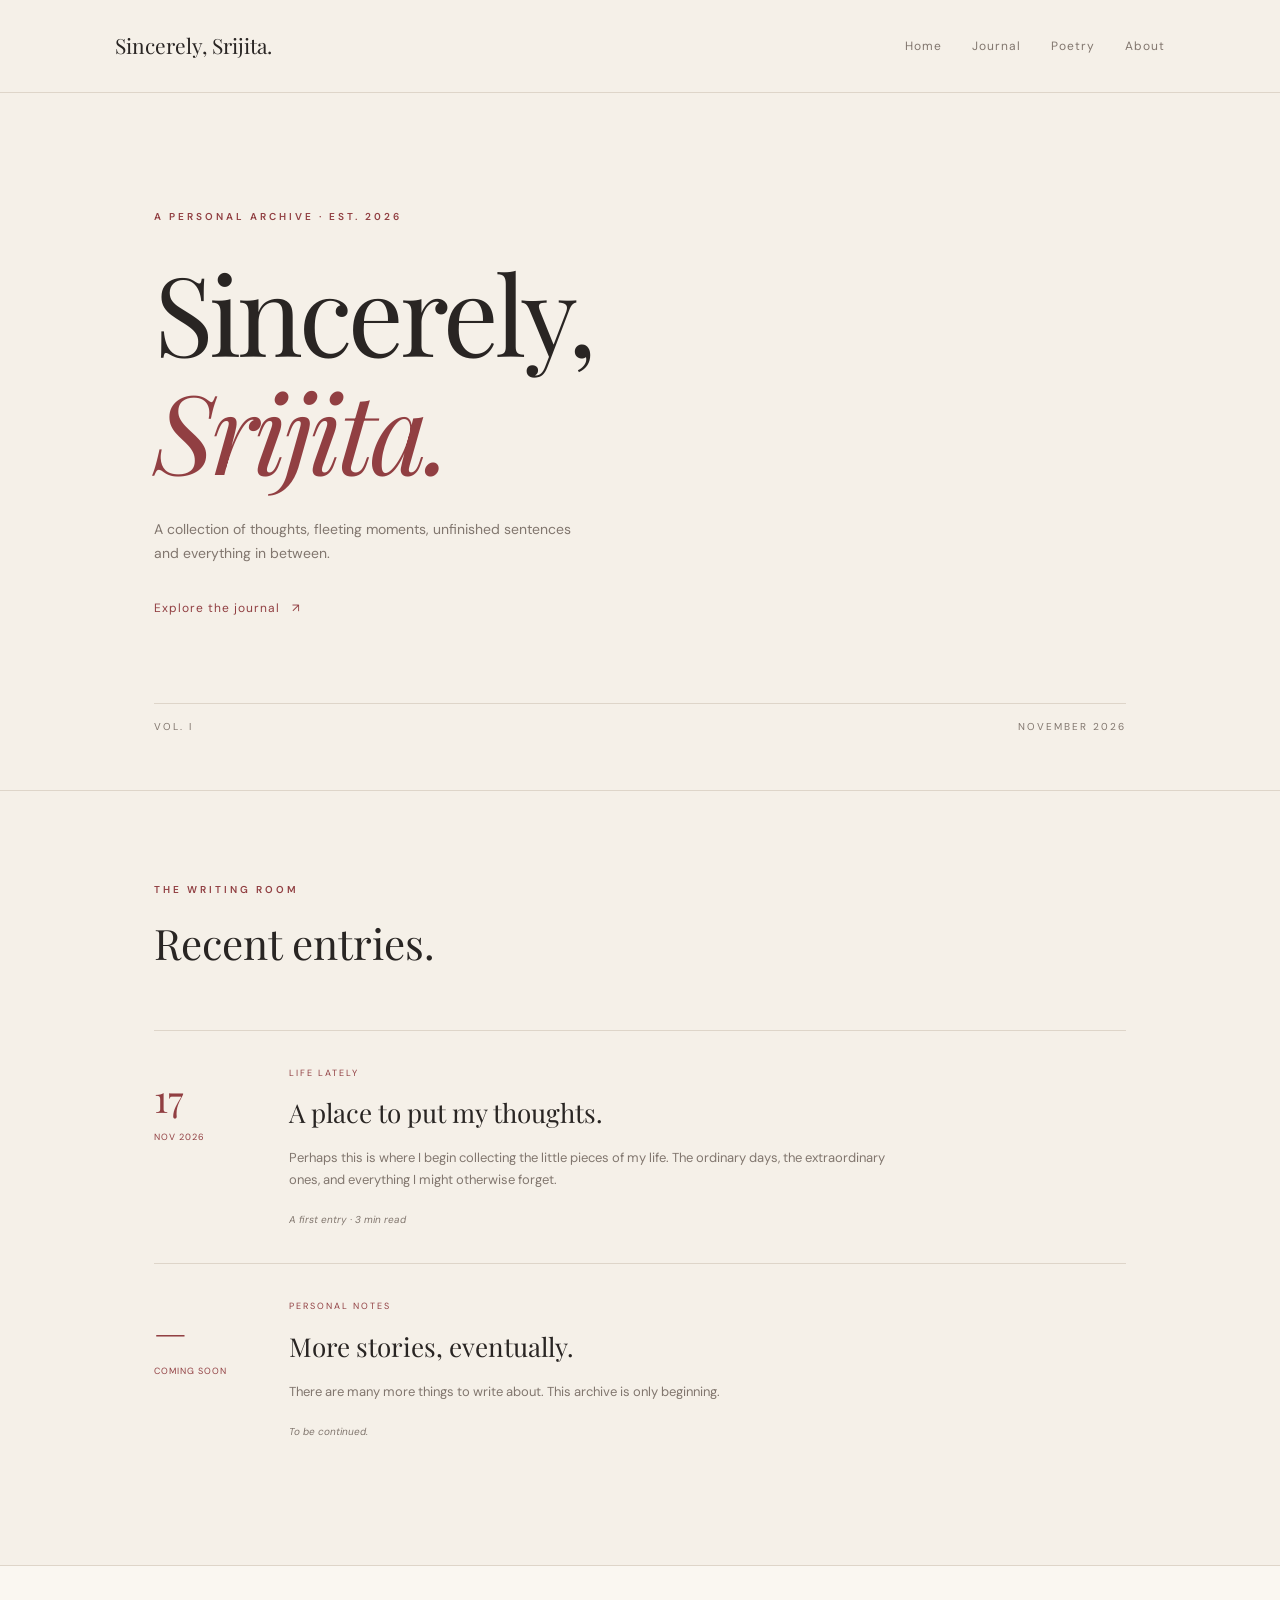
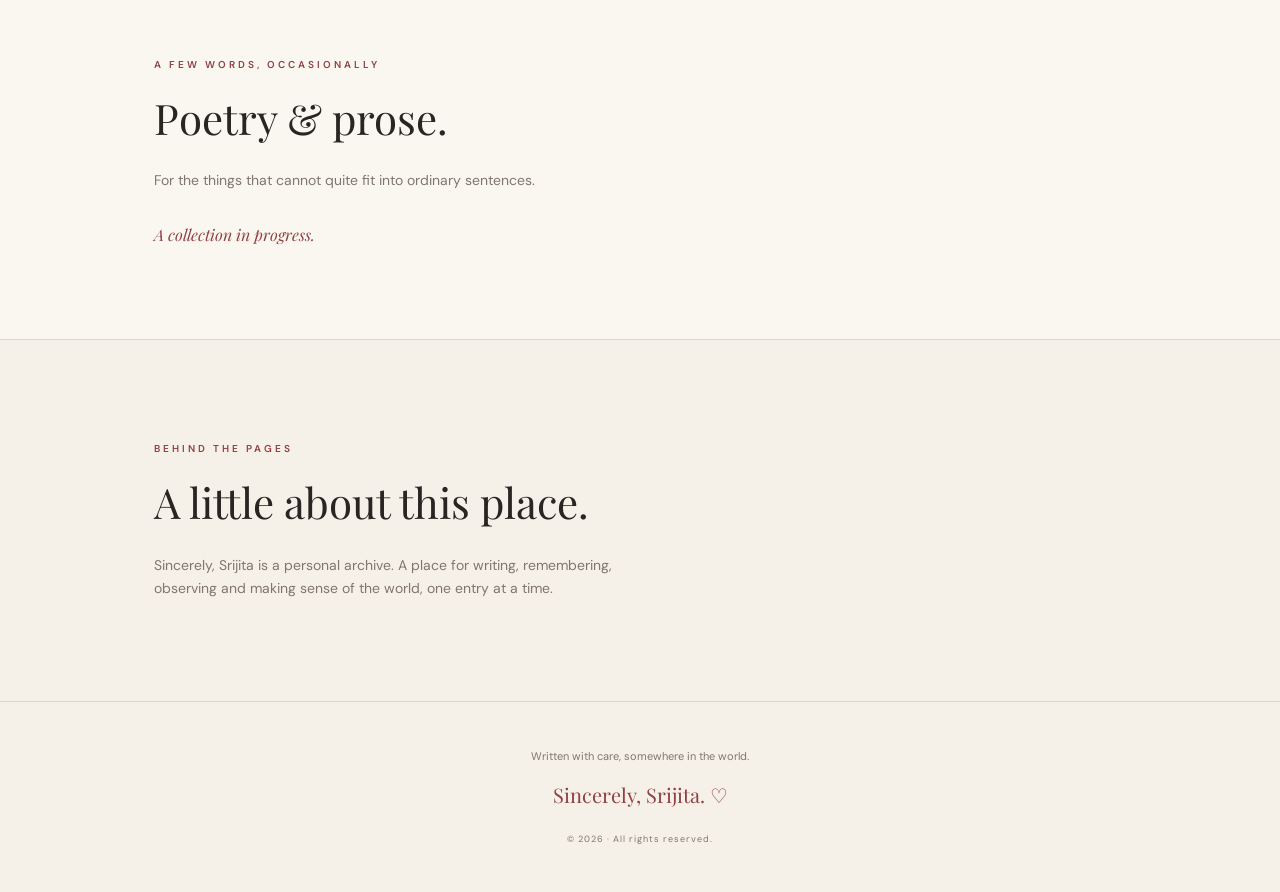
==== index.html @ 87251555 "Add files via upload" ====
<!DOCTYPE html>
<html lang="en">
<head>
    <meta charset="UTF-8">
    <meta name="viewport" content="width=device-width, initial-scale=1.0">

    <title>Sincerely, Srijita</title>

    <meta name="description" content="A personal archive of thoughts, poetry, memories and everything worth remembering.">

    <link rel="stylesheet" href="style.css">

    <link rel="preconnect" href="https://fonts.googleapis.com">
    <link rel="preconnect" href="https://fonts.gstatic.com" crossorigin>

    <link href="https://fonts.googleapis.com/css2?family=DM+Sans:wght@400;500;600&family=Playfair+Display:ital,wght@0,400;0,500;0,600;1,400;1,500&display=swap" rel="stylesheet">
</head>

<body>

    <header class="header">
        <a href="index.html" class="logo">Sincerely, Srijita.</a>

        <nav>
            <a href="#home">Home</a>
            <a href="#journal">Journal</a>
            <a href="#poetry">Poetry</a>
            <a href="#about">About</a>
        </nav>
    </header>

    <main>

        <section class="hero" id="home">
            <p class="eyebrow">A PERSONAL ARCHIVE · EST. 2026</p>

            <h1>
                Sincerely,<br>
                <span>Srijita.</span>
            </h1>

            <p class="intro">
                A collection of thoughts, fleeting moments,
                unfinished sentences and everything in between.
            </p>

            <a href="#journal" class="read-link">
                Explore the journal <span>↗</span>
            </a>

            <div class="hero-note">
                <span>Vol. I</span>
                <span>November 2026</span>
            </div>
        </section>

        <section class="journal section" id="journal">

            <div class="section-heading">
                <p class="eyebrow">THE WRITING ROOM</p>
                <h2>Recent entries.</h2>
            </div>

            <article class="entry">
                <div class="entry-date">
                    <span>17</span>
                    <small>NOV 2026</small>
                </div>

                <div class="entry-content">
                    <p class="category">LIFE LATELY</p>
                    <h3>A place to put my thoughts.</h3>
                    <p>
                        Perhaps this is where I begin collecting
                        the little pieces of my life. The ordinary
                        days, the extraordinary ones, and everything
                        I might otherwise forget.
                    </p>
                    <span class="entry-footer">A first entry · 3 min read</span>
                </div>
            </article>

            <article class="entry">
                <div class="entry-date">
                    <span>—</span>
                    <small>COMING SOON</small>
                </div>

                <div class="entry-content">
                    <p class="category">PERSONAL NOTES</p>
                    <h3>More stories, eventually.</h3>
                    <p>
                        There are many more things to write about.
                        This archive is only beginning.
                    </p>
                    <span class="entry-footer">To be continued.</span>
                </div>
            </article>

        </section>

        <section class="poetry section" id="poetry">
            <p class="eyebrow">A FEW WORDS, OCCASIONALLY</p>
            <h2>Poetry &amp; prose.</h2>
            <p>
                For the things that cannot quite fit into
                ordinary sentences.
            </p>
            <span class="coming-soon">A collection in progress.</span>
        </section>

        <section class="about section" id="about">
            <p class="eyebrow">BEHIND THE PAGES</p>
            <h2>A little about this place.</h2>
            <p>
                Sincerely, Srijita is a personal archive.
                A place for writing, remembering, observing
                and making sense of the world, one entry at a time.
            </p>
        </section>

    </main>

    <footer>
        <p>Written with care, somewhere in the world.</p>
        <p class="footer-signature">Sincerely, Srijita. ♡</p>
        <p class="copyright">© 2026 · All rights reserved.</p>
    </footer>

</body>
</html>
---- style.css ----
/* --------------------------------
   SINCERELY, SRIJITA.
   A personal literary archive
----------------------------------- */

:root {
    --background: #f5f0e8;
    --paper: #faf7f1;
    --text: #292523;
    --muted: #81766e;
    --accent: #913f42;
    --line: #ded5c9;
}

* {
    margin: 0;
    padding: 0;
    box-sizing: border-box;
}

html {
    scroll-behavior: smooth;
}

body {
    background: var(--background);
    color: var(--text);
    font-family: 'DM Sans', sans-serif;
    line-height: 1.7;
}

/* HEADER */

.header {
    display: flex;
    justify-content: space-between;
    align-items: center;
    padding: 28px 9%;
    border-bottom: 1px solid var(--line);
}

.logo {
    font-family: 'Playfair Display', serif;
    font-size: 21px;
    color: var(--text);
    text-decoration: none;
}

nav {
    display: flex;
    gap: 30px;
}

nav a {
    color: var(--muted);
    text-decoration: none;
    font-size: 12px;
    letter-spacing: 1px;
    transition: color 0.3s ease;
}

nav a:hover {
    color: var(--accent);
}

/* HERO */

.hero {
    min-height: 570px;
    padding: 115px 12% 55px;
    display: flex;
    flex-direction: column;
    justify-content: center;
    position: relative;
}

.eyebrow {
    font-size: 10px;
    letter-spacing: 3px;
    color: var(--accent);
    font-weight: 600;
}

h1 {
    font-family: 'Playfair Display', serif;
    font-size: clamp(64px, 9vw, 110px);
    font-weight: 400;
    line-height: 1.08;
    margin: 28px 0;
    letter-spacing: -4px;
}

h1 span {
    font-style: italic;
    color: var(--accent);
}

.intro {
    max-width: 440px;
    color: var(--muted);
    font-size: 14px;
}

.read-link {
    color: var(--accent);
    text-decoration: none;
    font-size: 12px;
    margin-top: 32px;
    letter-spacing: 1px;
}

.read-link span {
    margin-left: 8px;
}

.hero-note {
    display: flex;
    justify-content: space-between;
    border-top: 1px solid var(--line);
    padding-top: 14px;
    margin-top: 85px;
    color: var(--muted);
    font-size: 10px;
    letter-spacing: 2px;
    text-transform: uppercase;
}

/* GENERAL SECTIONS */

.section {
    padding: 90px 12%;
    border-top: 1px solid var(--line);
}

.section-heading {
    margin-bottom: 50px;
}

h2 {
    font-family: 'Playfair Display', serif;
    font-size: 42px;
    font-weight: 400;
    margin-top: 10px;
}

h3 {
    font-family: 'Playfair Display', serif;
    font-size: 26px;
    font-weight: 400;
}

/* JOURNAL ENTRIES */

.entry {
    display: grid;
    grid-template-columns: 100px 1fr;
    gap: 35px;
    padding: 35px 0;
    border-top: 1px solid var(--line);
}

.entry-date {
    display: flex;
    flex-direction: column;
    color: var(--accent);
}

.entry-date span {
    font-family: 'Playfair Display', serif;
    font-size: 38px;
}

.entry-date small {
    font-size: 9px;
    letter-spacing: 1px;
}

.category {
    color: var(--accent);
    font-size: 9px;
    letter-spacing: 2px;
    margin-bottom: 10px;
}

.entry-content > p:not(.category) {
    color: var(--muted);
    font-size: 13px;
    max-width: 600px;
    margin-top: 12px;
}

.entry-footer {
    display: block;
    color: var(--muted);
    font-size: 10px;
    margin-top: 20px;
    font-style: italic;
}

/* POETRY */

.poetry {
    background: var(--paper);
}

.poetry > p:not(.eyebrow),
.about > p:not(.eyebrow) {
    color: var(--muted);
    max-width: 520px;
    font-size: 14px;
    margin-top: 15px;
}

.coming-soon {
    display: inline-block;
    margin-top: 28px;
    color: var(--accent);
    font-family: 'Playfair Display', serif;
    font-style: italic;
}

/* ABOUT */

.about {
    padding-top: 100px;
    padding-bottom: 100px;
}

/* FOOTER */

footer {
    text-align: center;
    padding: 45px 20px;
    border-top: 1px solid var(--line);
    color: var(--muted);
    font-size: 11px;
}

.footer-signature {
    font-family: 'Playfair Display', serif;
    font-size: 20px;
    color: var(--accent);
    margin: 12px 0;
}

.copyright {
    font-size: 9px;
    letter-spacing: 1px;
    margin-top: 20px;
}

/* MOBILE RESPONSIVENESS */

@media (max-width: 650px) {

    .header {
        flex-direction: column;
        gap: 18px;
        padding: 22px 5%;
    }

    nav {
        gap: 18px;
    }

    nav a {
        font-size: 10px;
    }

    .hero {
        padding: 90px 8% 40px;
        min-height: 500px;
    }

    h1 {
        font-size: 66px;
        letter-spacing: -3px;
    }

    .section {
        padding: 65px 8%;
    }

    .entry {
        grid-template-columns: 65px 1fr;
        gap: 18px;
    }

    h2 {
        font-size: 34px;
    }

    h3 {
        font-size: 22px;
    }

    .hero-note {
        margin-top: 65px;
    }
}
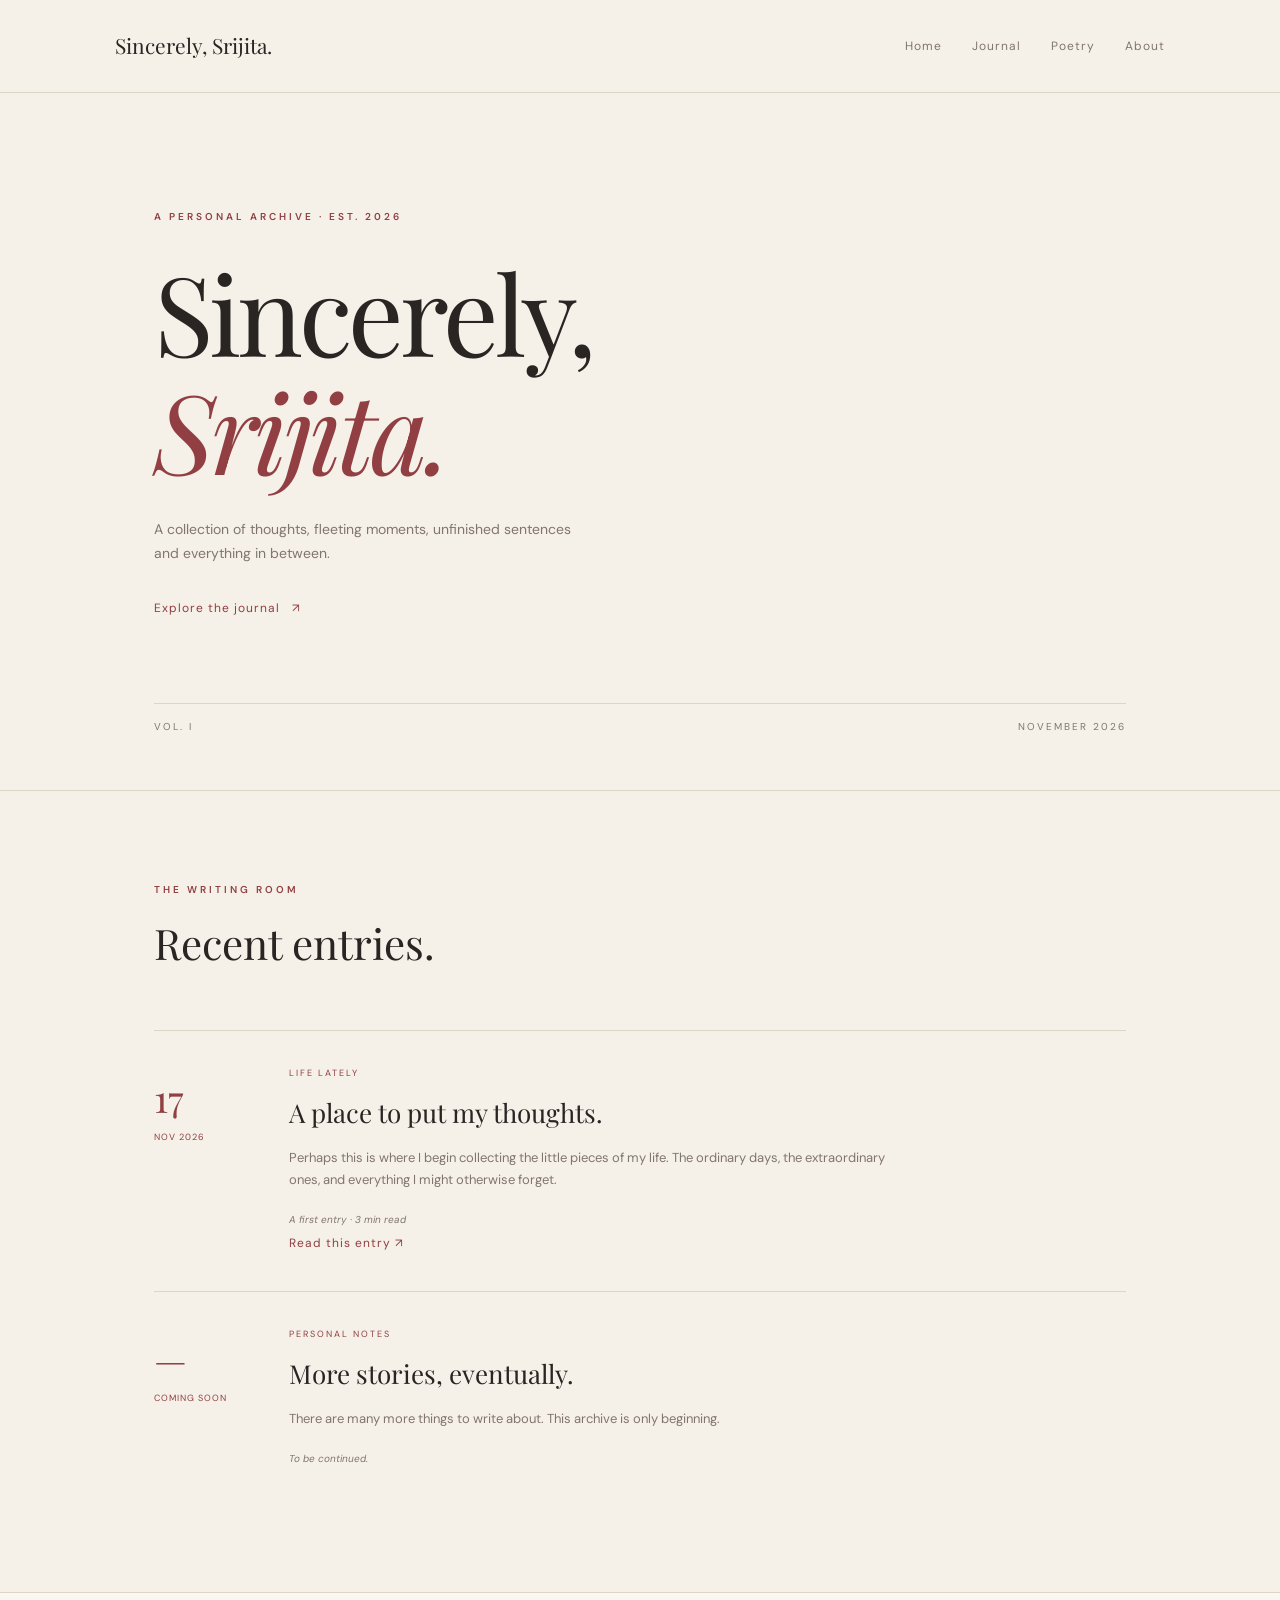
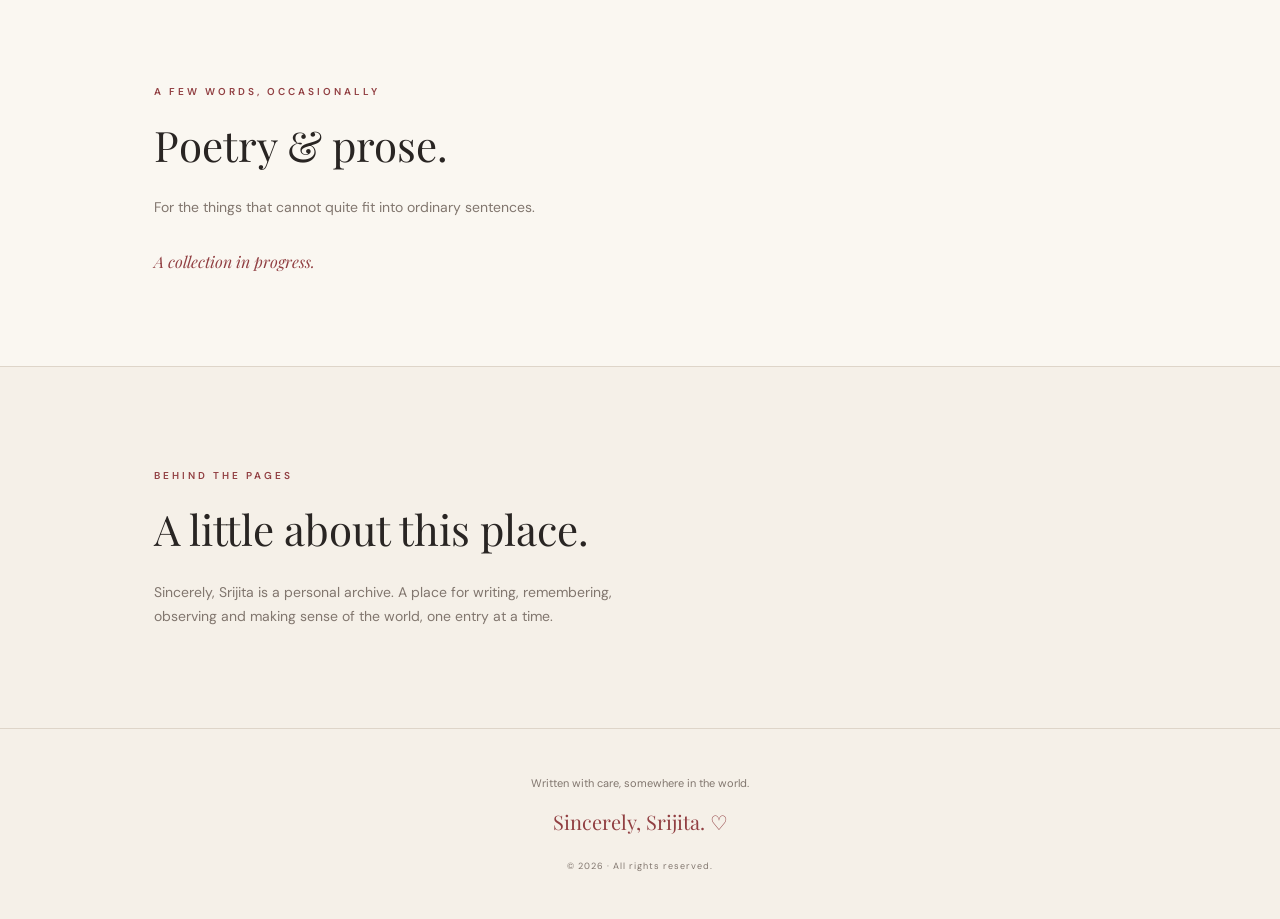
==== commit d3de6409: "Add files via upload" ====
--- a/index.html
+++ b/index.html
@@ -78,6 +78,9 @@
                         I might otherwise forget.
                     </p>
                     <span class="entry-footer">A first entry · 3 min read</span>
+                    <a href="entries/first-entry.html" class="read-link">
+    Read this entry ↗
+</a>
                 </div>
             </article>
 
--- a/style.css
+++ b/style.css
@@ -299,3 +299,224 @@
         margin-top: 65px;
     }
 }
+
+/* --------------------------------
+   INDIVIDUAL DIARY ENTRY PAGE
+----------------------------------- */
+
+.entry-page {
+    background: var(--background);
+}
+
+/* DIARY CONTAINER */
+
+.diary {
+    max-width: 850px;
+    margin: 0 auto;
+    padding: 65px 45px 100px;
+}
+
+/* BACK LINK */
+
+.back-link {
+    display: inline-block;
+    color: var(--accent);
+    text-decoration: none;
+    font-size: 11px;
+    letter-spacing: 1px;
+    transition: opacity 0.3s ease;
+}
+
+.back-link:hover {
+    opacity: 0.6;
+}
+
+/* DIARY HEADING */
+
+.diary-heading {
+    text-align: center;
+    padding: 85px 0 55px;
+}
+
+.diary-heading h1 {
+    font-size: clamp(48px, 8vw, 76px);
+    letter-spacing: -2px;
+    line-height: 1.15;
+    margin: 28px 0;
+}
+
+.diary-heading h1 span {
+    color: var(--accent);
+    font-style: italic;
+}
+
+.diary-meta {
+    display: flex;
+    justify-content: center;
+    gap: 12px;
+    color: var(--muted);
+    font-size: 11px;
+    letter-spacing: 1px;
+}
+
+.small-divider {
+    width: 45px;
+    height: 1px;
+    background: var(--accent);
+    margin: 30px auto;
+}
+
+.diary-subtitle {
+    max-width: 450px;
+    margin: 0 auto;
+    color: var(--muted);
+    font-family: 'Playfair Display', serif;
+    font-style: italic;
+    font-size: 17px;
+}
+
+/* DIARY BODY */
+
+.diary-body {
+    max-width: 620px;
+    margin: 0 auto;
+    padding: 35px 0;
+    border-top: 1px solid var(--line);
+}
+
+.diary-body p {
+    color: var(--text);
+    font-family: 'Playfair Display', serif;
+    font-size: 17px;
+    line-height: 2.1;
+    margin-bottom: 26px;
+}
+
+.diary-body .drop-cap::first-letter {
+    float: left;
+    color: var(--accent);
+    font-size: 65px;
+    line-height: 0.9;
+    padding-right: 10px;
+}
+
+.diary-body blockquote {
+    border-left: 2px solid var(--accent);
+    margin: 45px 0;
+    padding: 10px 25px;
+    color: var(--accent);
+    font-family: 'Playfair Display', serif;
+    font-size: 23px;
+    font-style: italic;
+    line-height: 1.7;
+}
+
+.diary-body .signature {
+    color: var(--accent);
+    font-style: italic;
+    margin-top: 45px;
+}
+
+/* PHOTOGRAPH */
+
+.photo-section {
+    max-width: 620px;
+    margin: 65px auto;
+    padding-top: 35px;
+    border-top: 1px solid var(--line);
+}
+
+.photo-section .eyebrow {
+    margin-bottom: 22px;
+}
+
+.photo-section figure {
+    margin: 0;
+}
+
+.photo-section img {
+    display: block;
+    width: 100%;
+    max-height: 440px;
+    object-fit: cover;
+    background: var(--line);
+}
+
+.photo-section figcaption {
+    color: var(--muted);
+    font-family: 'Playfair Display', serif;
+    font-style: italic;
+    font-size: 12px;
+    text-align: center;
+    margin-top: 13px;
+}
+
+/* PREVIOUS AND NEXT */
+
+.entry-navigation {
+    max-width: 620px;
+    margin: 65px auto 35px;
+    padding: 25px 0;
+    border-top: 1px solid var(--line);
+    border-bottom: 1px solid var(--line);
+    display: flex;
+    justify-content: space-between;
+    gap: 20px;
+}
+
+.entry-navigation span {
+    color: var(--accent);
+    font-size: 9px;
+    letter-spacing: 2px;
+}
+
+.entry-navigation p {
+    color: var(--muted);
+    font-family: 'Playfair Display', serif;
+    font-size: 15px;
+    margin-top: 8px;
+}
+
+.nav-next {
+    text-align: right;
+}
+
+.bottom-link {
+    display: block;
+    text-align: center;
+    margin-top: 45px;
+}
+
+/* MOBILE */
+
+@media (max-width: 650px) {
+
+    .diary {
+        padding: 40px 7% 70px;
+    }
+
+    .diary-heading {
+        padding: 65px 0 40px;
+    }
+
+    .diary-heading h1 {
+        font-size: 49px;
+    }
+
+    .diary-body p {
+        font-size: 16px;
+        line-height: 2;
+    }
+
+    .diary-body blockquote {
+        font-size: 20px;
+    }
+
+    .photo-section img {
+        max-height: 320px;
+    }
+
+    .entry-navigation {
+        gap: 10px;
+    }
+}
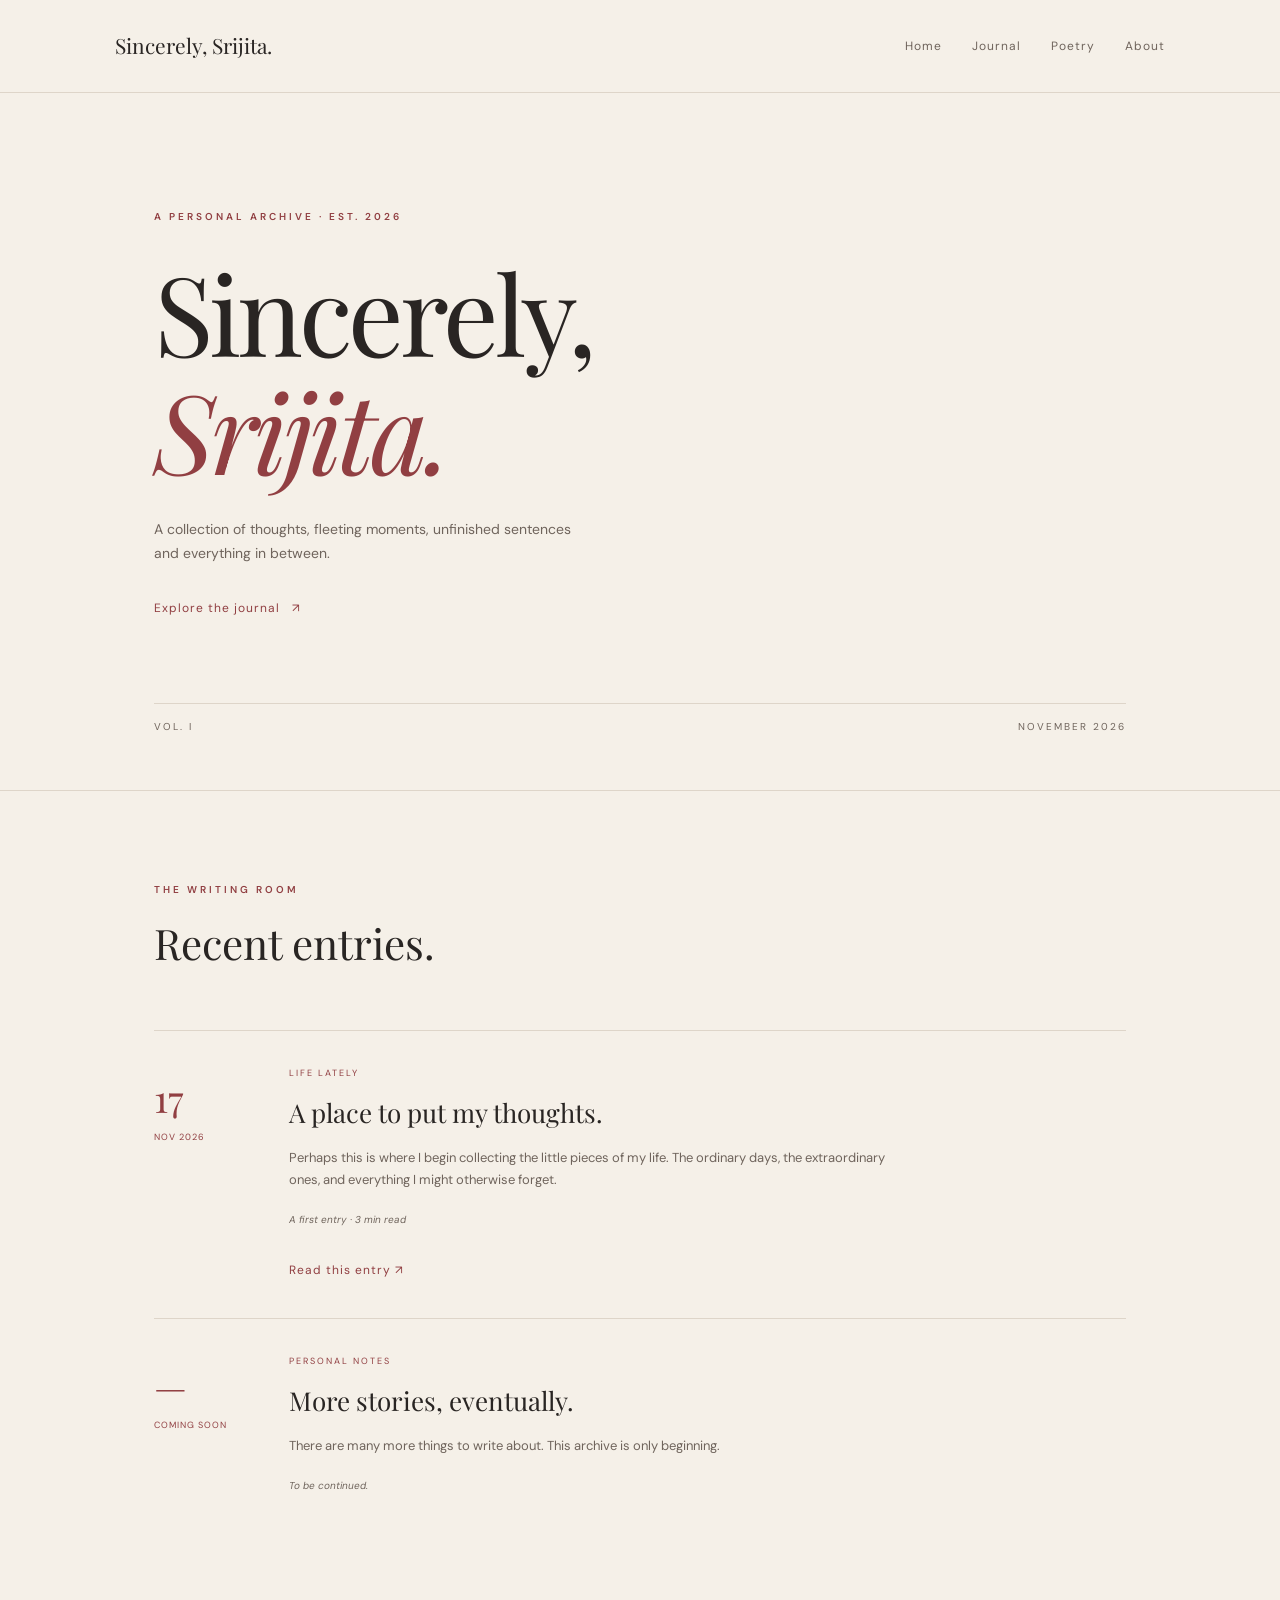
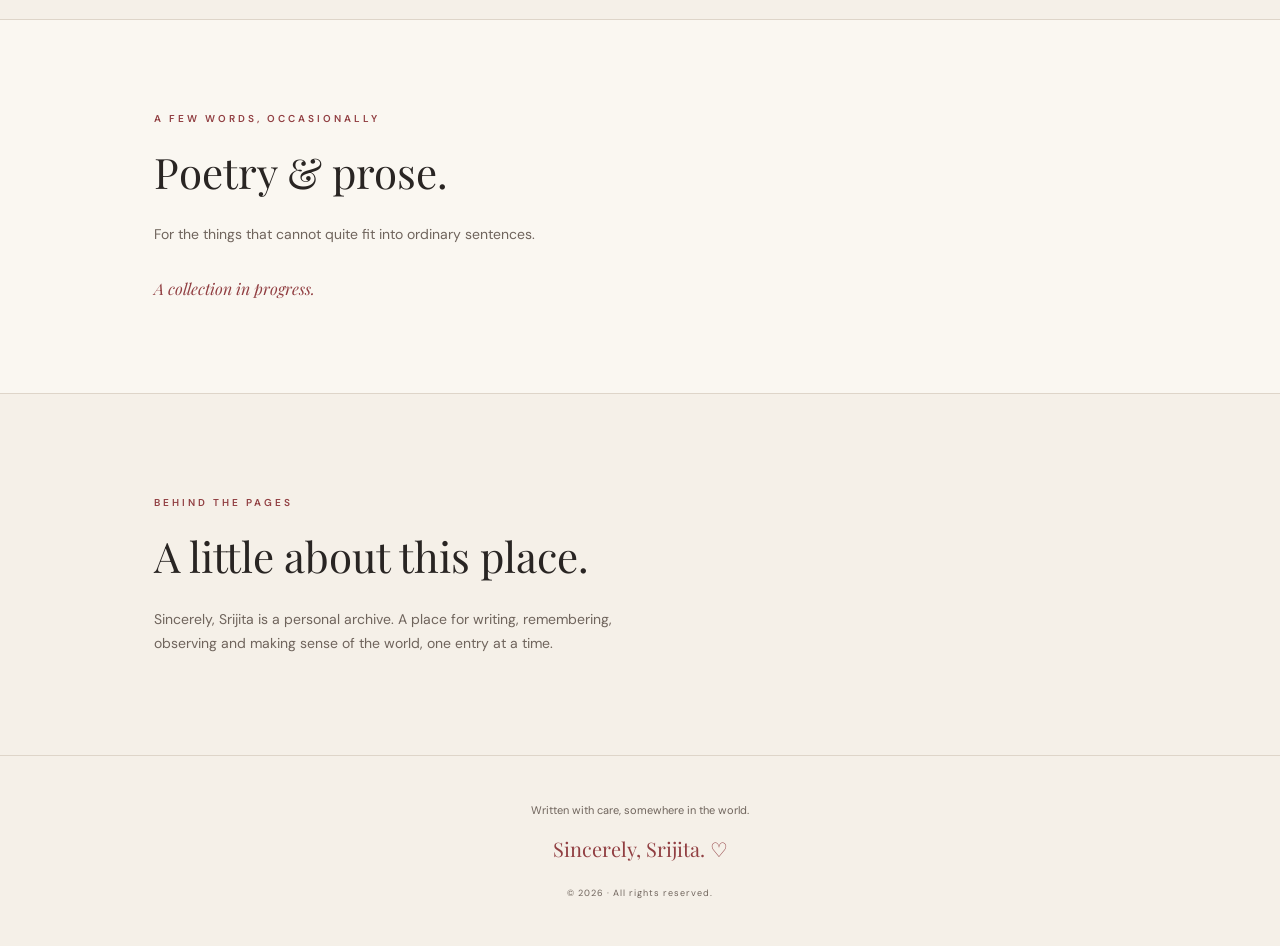
==== commit 233a9dd3: "Add files via upload" ====
--- a/index.html
+++ b/index.html
@@ -22,12 +22,13 @@
     <header class="header">
         <a href="index.html" class="logo">Sincerely, Srijita.</a>
 
-        <nav>
-            <a href="#home">Home</a>
-            <a href="#journal">Journal</a>
-            <a href="#poetry">Poetry</a>
-            <a href="#about">About</a>
-        </nav>
+            <nav aria-label="Main">
+    <a href="index.html">Home</a>
+    <a href="journal.html">Journal</a>
+    <a href="poetry.html">Poetry</a>
+    <a href="about.html">About</a>
+</nav>
+        
     </header>
 
     <main>
--- a/style.css
+++ b/style.css
@@ -520,3 +520,114 @@
         gap: 10px;
     }
 }
+/* --------------------------------
+   ADDITIONS: paste at the bottom of style.css
+----------------------------------- */
+
+/* Keyboard focus */
+a:focus-visible {
+    outline: 2px solid var(--accent);
+    outline-offset: 4px;
+}
+
+/* Only smooth-scroll for people who haven't asked for less motion.
+   (Delete the plain "html { scroll-behavior: smooth; }" higher up.) */
+@media (prefers-reduced-motion: no-preference) {
+    html { scroll-behavior: smooth; }
+}
+
+/* Make "read-link" margins work */
+.read-link {
+    display: inline-block;
+}
+
+/* Header nav only (so the Previous/Next nav is not affected).
+   Replace your old "nav", "nav a" and "nav a:hover" rules with these. */
+.header nav {
+    display: flex;
+    gap: 30px;
+}
+
+.header nav a {
+    color: var(--muted);
+    text-decoration: none;
+    font-size: 12px;
+    letter-spacing: 1px;
+    transition: color 0.3s ease;
+}
+
+.header nav a:hover,
+.header nav a[aria-current="page"] {
+    color: var(--accent);
+}
+
+/* Mobile version of the header nav (replace the old "nav" rules in your 650px block) */
+@media (max-width: 650px) {
+    .header nav { gap: 18px; }
+    .header nav a { font-size: 11px; }
+}
+
+/* Journal page heading */
+.page-title {
+    font-family: 'Playfair Display', serif;
+    font-size: clamp(44px, 7vw, 64px);
+    font-weight: 400;
+    letter-spacing: -2px;
+    line-height: 1.1;
+    margin: 10px 0 12px;
+}
+
+.page-intro {
+    color: var(--muted);
+    font-size: 14px;
+}
+
+/* Entry titles on the journal list (an h2 styled like your h3) */
+.entry-title {
+    font-family: 'Playfair Display', serif;
+    font-size: 26px;
+    font-weight: 400;
+    margin-top: 0;
+}
+
+/* Quote on entry pages: one version, using your variables */
+.diary-body .closing-quote {
+    border: none;
+    border-top: 1px solid var(--line);
+    border-bottom: 1px solid var(--line);
+    text-align: center;
+    padding: 25px 0;
+}
+
+.diary-body .closing-quote cite {
+    display: block;
+    margin-top: 10px;
+    font-family: 'DM Sans', sans-serif;
+    font-size: 11px;
+    font-style: normal;
+    letter-spacing: 1px;
+    color: var(--muted);
+}
+
+/* Bottom "back to journal" link */
+.bottom-link {
+    display: block;
+    text-align: center;
+    margin-top: 45px;
+}
+
+/* Previous / Next links on entry pages */
+a.nav-previous,
+a.nav-next {
+    text-decoration: none;
+}
+
+a.nav-previous:hover p,
+a.nav-next:hover p {
+    color: var(--accent);
+}
+
+/* Slightly better contrast for small grey text */
+:root {
+    --muted: #6f645c;
+}
